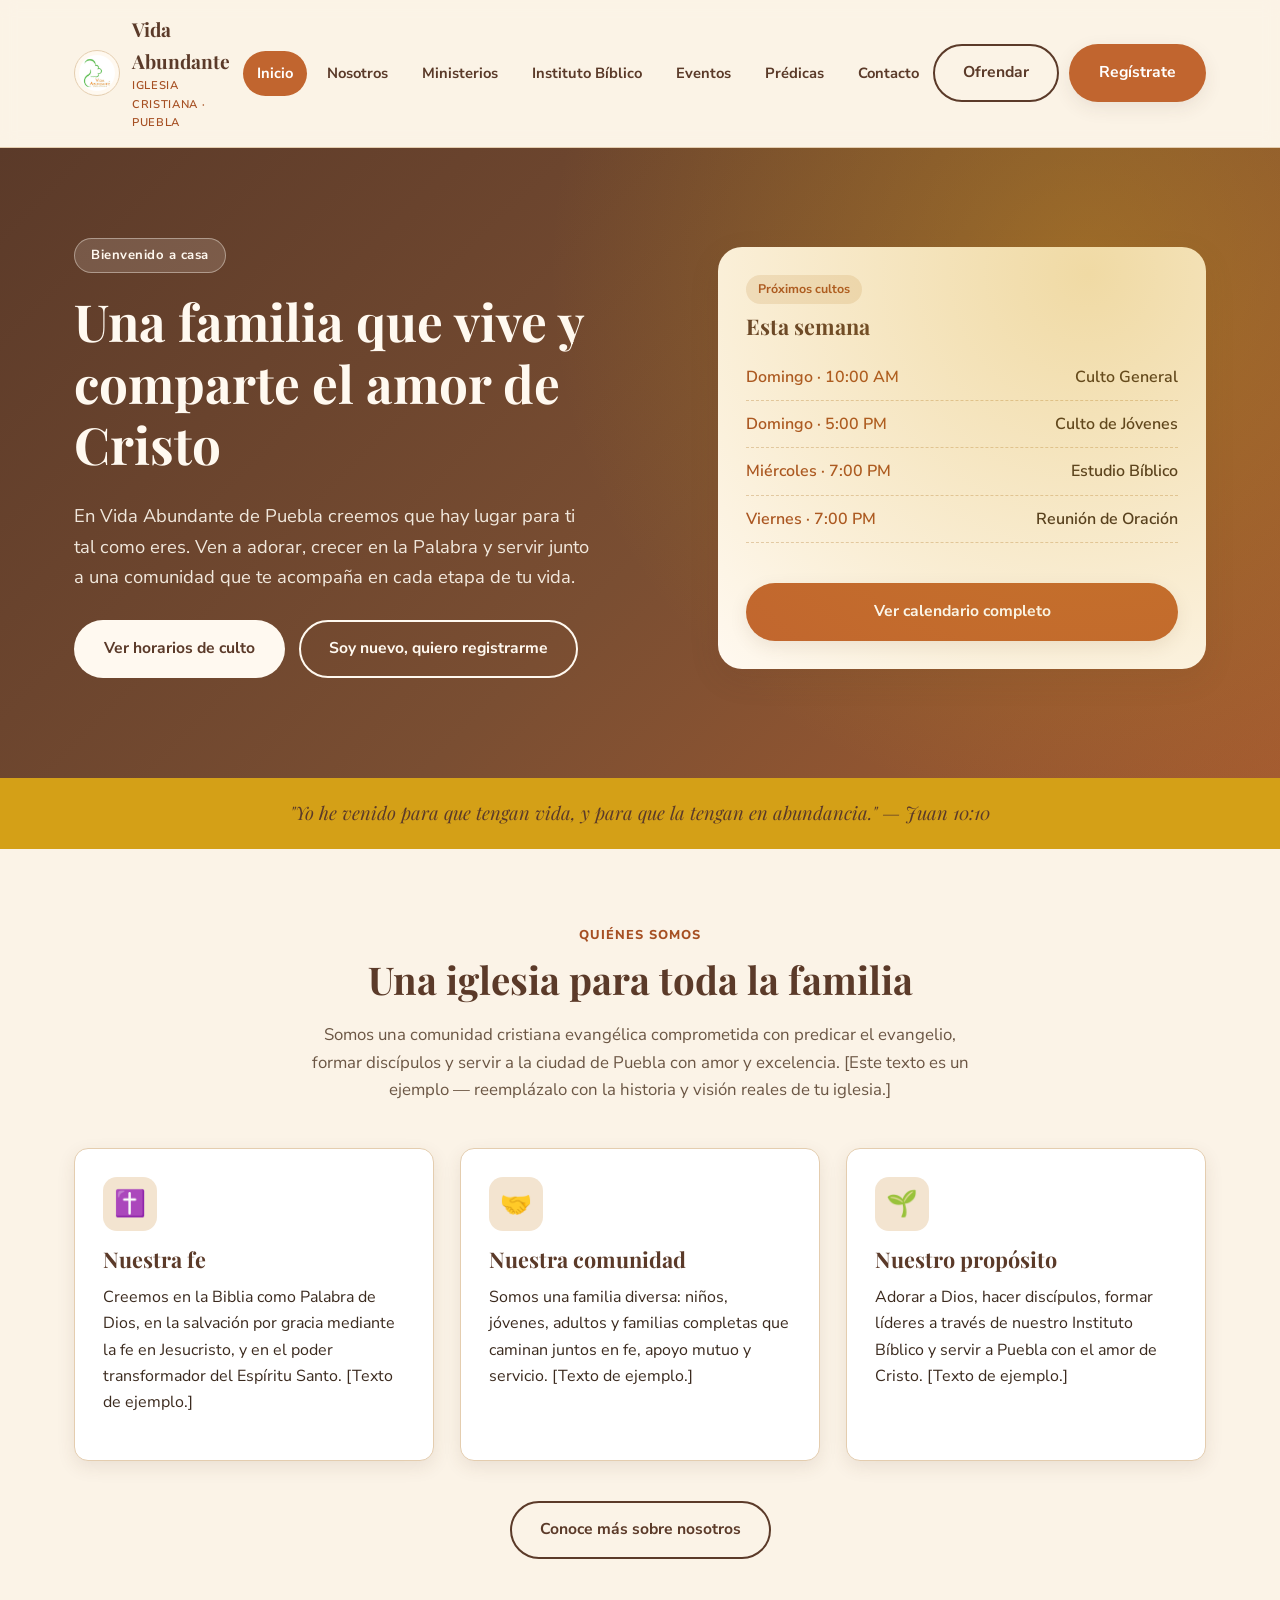
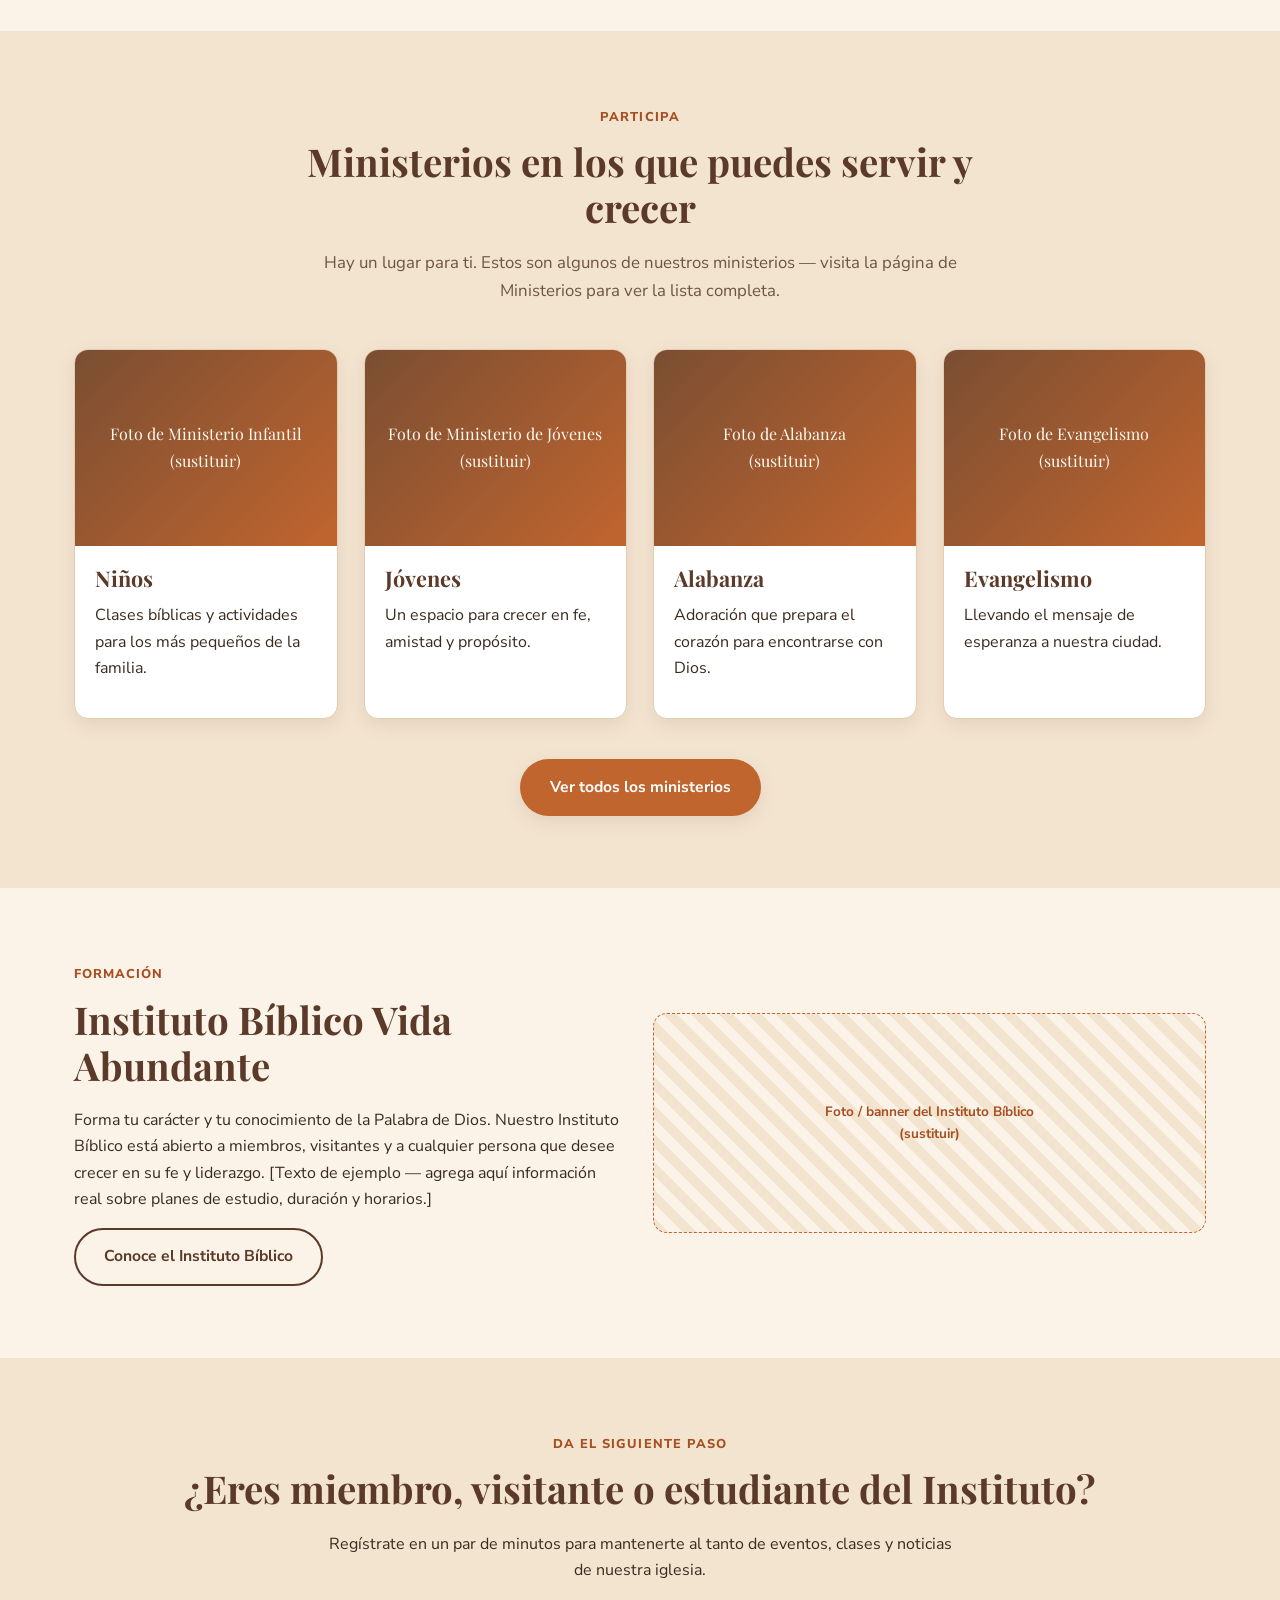
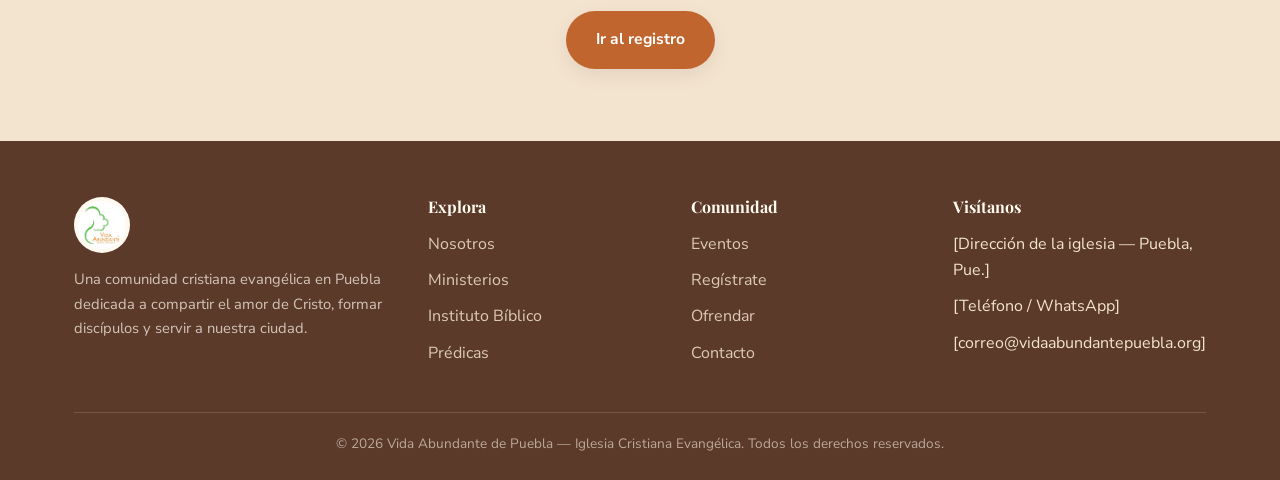
==== index.html @ 12ebdc77 "Add files via upload" ====
<!DOCTYPE html>
<html lang="es">
<head>
<meta charset="UTF-8">
<meta name="viewport" content="width=device-width, initial-scale=1.0">
<title>Vida Abundante de Puebla | Iglesia Cristiana Evangélica</title>
<meta name="description" content="Vida Abundante de Puebla es una iglesia cristiana evangélica que te invita a conocer el amor de Dios. Cultos, ministerios, Instituto Bíblico y más.">
<link rel="icon" href="assets/img/favicon.png">
<link rel="preconnect" href="https://fonts.googleapis.com">
<link rel="preconnect" href="https://fonts.gstatic.com" crossorigin>
<link href="https://fonts.googleapis.com/css2?family=Playfair+Display:wght@600;700&family=Nunito+Sans:wght@400;600;700;800&display=swap" rel="stylesheet">
<link rel="stylesheet" href="assets/css/style.css">
</head>
<body>

<header class="site-header">
  <div class="container">
    <nav class="nav">
      <a href="index.html" class="nav-brand">
        <img src="assets/img/logo.png" alt="Logo Vida Abundante de Puebla">
        <span>Vida Abundante<br><small>Iglesia Cristiana · Puebla</small></span>
      </a>
      <button class="nav-toggle" aria-label="Abrir menú"><span></span><span></span><span></span></button>
      <ul class="nav-links">
        <li><a href="index.html">Inicio</a></li>
        <li><a href="nosotros.html">Nosotros</a></li>
        <li><a href="ministerios.html">Ministerios</a></li>
        <li><a href="instituto-biblico.html">Instituto Bíblico</a></li>
        <li><a href="eventos.html">Eventos</a></li>
        <li><a href="sermones.html">Prédicas</a></li>
        <li><a href="contacto.html">Contacto</a></li>
        <li class="nav-links-extra"><a href="donaciones.html">Ofrendar</a></li>
        <li class="nav-links-extra"><a href="registro.html">Regístrate</a></li>
      </ul>
      <div class="nav-cta">
        <a href="donaciones.html" class="btn btn--outline"><span>Ofrendar</span></a>
        <a href="registro.html" class="btn btn--primary"><span>Regístrate</span></a>
      </div>
    </nav>
  </div>
</header>

<section class="hero">
  <div class="container hero-grid">
    <div>
      <span class="hero-eyebrow">Bienvenido a casa</span>
      <h1>Una familia que vive y comparte el amor de Cristo</h1>
      <p class="lead">En Vida Abundante de Puebla creemos que hay lugar para ti tal como eres. Ven a adorar, crecer en la Palabra y servir junto a una comunidad que te acompaña en cada etapa de tu vida.</p>
      <div class="hero-actions">
        <a href="#horarios" class="btn btn--light"><span>Ver horarios de culto</span></a>
        <a href="registro.html" class="btn btn--outline" style="border-color:#FFF9F0;color:#FFF9F0;"><span>Soy nuevo, quiero registrarme</span></a>
      </div>
    </div>
    <div class="hero-card" id="horarios">
      <span class="badge">Próximos cultos</span>
      <h3>Esta semana</h3>
      <div class="hero-schedule-item"><span class="day">Domingo · 10:00 AM</span><span>Culto General</span></div>
      <div class="hero-schedule-item"><span class="day">Domingo · 5:00 PM</span><span>Culto de Jóvenes</span></div>
      <div class="hero-schedule-item"><span class="day">Miércoles · 7:00 PM</span><span>Estudio Bíblico</span></div>
      <div class="hero-schedule-item"><span class="day">Viernes · 7:00 PM</span><span>Reunión de Oración</span></div>
      <a href="eventos.html" class="btn btn--primary btn--block mt-lg"><span>Ver calendario completo</span></a>
    </div>
  </div>
</section>

<div class="verse-strip container-fluid">
  "Yo he venido para que tengan vida, y para que la tengan en abundancia." — Juan 10:10
</div>

<section class="section">
  <div class="container">
    <div class="section-header">
      <span class="section-eyebrow">Quiénes somos</span>
      <h2>Una iglesia para toda la familia</h2>
      <p>Somos una comunidad cristiana evangélica comprometida con predicar el evangelio, formar discípulos y servir a la ciudad de Puebla con amor y excelencia. [Este texto es un ejemplo — reemplázalo con la historia y visión reales de tu iglesia.]</p>
    </div>
    <div class="grid grid--3">
      <div class="card">
        <div class="card-icon">✝️</div>
        <h3>Nuestra fe</h3>
        <p>Creemos en la Biblia como Palabra de Dios, en la salvación por gracia mediante la fe en Jesucristo, y en el poder transformador del Espíritu Santo. [Texto de ejemplo.]</p>
      </div>
      <div class="card">
        <div class="card-icon">🤝</div>
        <h3>Nuestra comunidad</h3>
        <p>Somos una familia diversa: niños, jóvenes, adultos y familias completas que caminan juntos en fe, apoyo mutuo y servicio. [Texto de ejemplo.]</p>
      </div>
      <div class="card">
        <div class="card-icon">🌱</div>
        <h3>Nuestro propósito</h3>
        <p>Adorar a Dios, hacer discípulos, formar líderes a través de nuestro Instituto Bíblico y servir a Puebla con el amor de Cristo. [Texto de ejemplo.]</p>
      </div>
    </div>
    <div class="text-center mt-lg">
      <a href="nosotros.html" class="btn btn--outline"><span>Conoce más sobre nosotros</span></a>
    </div>
  </div>
</section>

<section class="section section--alt">
  <div class="container">
    <div class="section-header">
      <span class="section-eyebrow">Participa</span>
      <h2>Ministerios en los que puedes servir y crecer</h2>
      <p>Hay un lugar para ti. Estos son algunos de nuestros ministerios — visita la página de Ministerios para ver la lista completa.</p>
    </div>
    <div class="grid grid--4">
      <div class="card--photo card">
        <div class="card-photo">Foto de Ministerio Infantil<br>(sustituir)</div>
        <div class="card-body"><h3>Niños</h3><p>Clases bíblicas y actividades para los más pequeños de la familia.</p></div>
      </div>
      <div class="card--photo card">
        <div class="card-photo">Foto de Ministerio de Jóvenes<br>(sustituir)</div>
        <div class="card-body"><h3>Jóvenes</h3><p>Un espacio para crecer en fe, amistad y propósito.</p></div>
      </div>
      <div class="card--photo card">
        <div class="card-photo">Foto de Alabanza<br>(sustituir)</div>
        <div class="card-body"><h3>Alabanza</h3><p>Adoración que prepara el corazón para encontrarse con Dios.</p></div>
      </div>
      <div class="card--photo card">
        <div class="card-photo">Foto de Evangelismo<br>(sustituir)</div>
        <div class="card-body"><h3>Evangelismo</h3><p>Llevando el mensaje de esperanza a nuestra ciudad.</p></div>
      </div>
    </div>
    <div class="text-center mt-lg">
      <a href="ministerios.html" class="btn btn--primary"><span>Ver todos los ministerios</span></a>
    </div>
  </div>
</section>

<section class="section">
  <div class="container">
    <div class="grid grid--2" style="align-items:center;">
      <div>
        <span class="section-eyebrow">Formación</span>
        <h2>Instituto Bíblico Vida Abundante</h2>
        <p>Forma tu carácter y tu conocimiento de la Palabra de Dios. Nuestro Instituto Bíblico está abierto a miembros, visitantes y a cualquier persona que desee crecer en su fe y liderazgo. [Texto de ejemplo — agrega aquí información real sobre planes de estudio, duración y horarios.]</p>
        <a href="instituto-biblico.html" class="btn btn--outline"><span>Conoce el Instituto Bíblico</span></a>
      </div>
      <div class="placeholder-photo">Foto / banner del Instituto Bíblico<br>(sustituir)</div>
    </div>
  </div>
</section>

<section class="section section--alt">
  <div class="container text-center">
    <span class="section-eyebrow">Da el siguiente paso</span>
    <h2>¿Eres miembro, visitante o estudiante del Instituto?</h2>
    <p style="max-width:640px;margin:0 auto 28px auto;">Regístrate en un par de minutos para mantenerte al tanto de eventos, clases y noticias de nuestra iglesia.</p>
    <a href="registro.html" class="btn btn--primary"><span>Ir al registro</span></a>
  </div>
</section>

<footer class="site-footer">
  <div class="container">
    <div class="footer-grid">
      <div class="footer-brand">
        <img src="assets/img/logo.png" alt="Logo Vida Abundante" style="height:56px;margin-bottom:14px;border-radius:50%;background:#FFF9F0;padding:4px;">
        <p>Una comunidad cristiana evangélica en Puebla dedicada a compartir el amor de Cristo, formar discípulos y servir a nuestra ciudad.</p>
      </div>
      <div>
        <h4>Explora</h4>
        <ul>
          <li><a href="nosotros.html">Nosotros</a></li>
          <li><a href="ministerios.html">Ministerios</a></li>
          <li><a href="instituto-biblico.html">Instituto Bíblico</a></li>
          <li><a href="sermones.html">Prédicas</a></li>
        </ul>
      </div>
      <div>
        <h4>Comunidad</h4>
        <ul>
          <li><a href="eventos.html">Eventos</a></li>
          <li><a href="registro.html">Regístrate</a></li>
          <li><a href="donaciones.html">Ofrendar</a></li>
          <li><a href="contacto.html">Contacto</a></li>
        </ul>
      </div>
      <div>
        <h4>Visítanos</h4>
        <ul>
          <li>[Dirección de la iglesia — Puebla, Pue.]</li>
          <li>[Teléfono / WhatsApp]</li>
          <li>[correo@vidaabundantepuebla.org]</li>
        </ul>
      </div>
    </div>
    <div class="footer-bottom">
      &copy; <span data-current-year></span> Vida Abundante de Puebla — Iglesia Cristiana Evangélica. Todos los derechos reservados.
    </div>
  </div>
</footer>

<script src="assets/js/main.js"></script>
</body>
</html>
---- assets/css/style.css ----
/* =========================================================
   Vida Abundante de Puebla — Hoja de estilos principal
   Estilo: cálido y cercano (tonos tierra / madera)
   ========================================================= */

:root {
  /* Paleta cálida */
  --color-bg: #FBF3E7;
  --color-bg-alt: #F3E4D0;
  --color-wood-dark: #5B3A29;
  --color-wood: #7A4E32;
  --color-terracotta: #C1652F;
  --color-terracotta-dark: #A64F22;
  --color-gold: #D4A017;
  --color-cream: #FFF9F0;
  --color-text: #3B2A1E;
  --color-text-soft: #6B5644;
  --color-white: #FFFFFF;
  --color-border: #E4CDAF;
  --color-success-bg: #EAF4E6;
  --color-success-text: #33632E;
  --color-error-bg: #FBE7E4;
  --color-error-text: #A6392A;

  --font-heading: 'Playfair Display', Georgia, serif;
  --font-body: 'Nunito Sans', -apple-system, BlinkMacSystemFont, 'Segoe UI', sans-serif;

  --radius-md: 14px;
  --radius-lg: 24px;
  --shadow-soft: 0 10px 30px rgba(91, 58, 41, 0.12);
  --shadow-card: 0 6px 18px rgba(91, 58, 41, 0.10);
  --max-width: 1180px;
}

* { box-sizing: border-box; }

html { scroll-behavior: smooth; }

body {
  margin: 0;
  font-family: var(--font-body);
  background: var(--color-bg);
  color: var(--color-text);
  line-height: 1.65;
  -webkit-font-smoothing: antialiased;
}

img { max-width: 100%; display: block; }

a { color: inherit; text-decoration: none; }

h1, h2, h3, h4 {
  font-family: var(--font-heading);
  color: var(--color-wood-dark);
  line-height: 1.2;
  margin: 0 0 0.5em 0;
}

h1 { font-size: clamp(2.1rem, 4vw, 3.2rem); }
h2 { font-size: clamp(1.7rem, 3vw, 2.4rem); }
h3 { font-size: 1.35rem; }

p { margin: 0 0 1em 0; }

.container {
  max-width: var(--max-width);
  margin: 0 auto;
  padding: 0 24px;
}

.section {
  padding: 72px 0;
}

.section--alt {
  background: var(--color-bg-alt);
}

.section-eyebrow {
  display: inline-block;
  color: var(--color-terracotta-dark);
  font-weight: 800;
  letter-spacing: 0.08em;
  text-transform: uppercase;
  font-size: 0.8rem;
  margin-bottom: 10px;
}

.section-header {
  max-width: 680px;
  margin: 0 auto 44px auto;
  text-align: center;
}

.section-header p {
  color: var(--color-text-soft);
  font-size: 1.05rem;
}

/* ---------- Botones ---------- */
.btn {
  display: inline-flex;
  align-items: center;
  justify-content: center;
  gap: 8px;
  padding: 14px 28px;
  border-radius: 999px;
  font-weight: 700;
  font-size: 0.98rem;
  border: 2px solid transparent;
  cursor: pointer;
  transition: transform 0.15s ease, box-shadow 0.15s ease, background 0.15s ease, color 0.15s ease;
}

.btn:hover { transform: translateY(-2px); }

.btn--primary {
  background: var(--color-terracotta);
  color: var(--color-white);
  box-shadow: var(--shadow-card);
}
.btn--primary:hover { background: var(--color-terracotta-dark); }

.btn--outline {
  background: transparent;
  border-color: var(--color-wood-dark);
  color: var(--color-wood-dark);
}
.btn--outline:hover { background: var(--color-wood-dark); color: var(--color-white); }

.btn--light {
  background: var(--color-cream);
  color: var(--color-wood-dark);
}
.btn--light:hover { background: var(--color-white); }

.btn--block { width: 100%; }

/* ---------- Header / Navegación ---------- */
.site-header {
  position: sticky;
  top: 0;
  z-index: 100;
  background: rgba(251, 243, 231, 0.92);
  backdrop-filter: blur(8px);
  border-bottom: 1px solid var(--color-border);
}

.nav {
  display: flex;
  align-items: center;
  justify-content: space-between;
  padding: 14px 0;
}

.nav-brand {
  display: flex;
  align-items: center;
  gap: 12px;
  font-family: var(--font-heading);
  font-weight: 700;
  font-size: 1.2rem;
  color: var(--color-wood-dark);
}

.nav-brand img {
  height: 46px;
  width: 46px;
  object-fit: contain;
  border-radius: 50%;
  background: var(--color-cream);
  padding: 4px;
  border: 1px solid var(--color-border);
}

.nav-brand small {
  display: block;
  font-family: var(--font-body);
  font-weight: 600;
  font-size: 0.7rem;
  letter-spacing: 0.06em;
  text-transform: uppercase;
  color: var(--color-terracotta-dark);
}

.nav-links {
  display: flex;
  align-items: center;
  gap: 6px;
  list-style: none;
  margin: 0;
  padding: 0;
}

.nav-links a {
  display: block;
  padding: 10px 14px;
  border-radius: 999px;
  font-weight: 700;
  font-size: 0.92rem;
  color: var(--color-wood-dark);
  white-space: nowrap;
}

.nav-links a:hover,
.nav-links a.active {
  background: var(--color-terracotta);
  color: var(--color-white);
}

.nav-cta {
  display: flex;
  align-items: center;
  gap: 10px;
}

.nav-toggle {
  display: none;
  background: none;
  border: 2px solid var(--color-wood-dark);
  border-radius: 10px;
  padding: 8px 10px;
  cursor: pointer;
}
.nav-toggle span {
  display: block;
  width: 22px;
  height: 2px;
  background: var(--color-wood-dark);
  margin: 4px 0;
}

/* Duplicados de Ofrendar/Regístrate dentro del menú móvil desplegable;
   ocultos en escritorio porque ya existen como botones en .nav-cta */
.nav-links-extra { display: none; }

/* ---------- Hero ---------- */
.hero {
  position: relative;
  overflow: hidden;
  background: linear-gradient(135deg, var(--color-wood-dark) 0%, var(--color-wood) 55%, var(--color-terracotta) 130%);
  color: var(--color-cream);
  padding: 90px 0 100px 0;
}

.hero::after {
  content: "";
  position: absolute;
  inset: 0;
  background-image: radial-gradient(circle at 85% 20%, rgba(212, 160, 23, 0.35), transparent 45%);
  pointer-events: none;
}

.hero-grid {
  position: relative;
  display: grid;
  grid-template-columns: 1.1fr 0.9fr;
  gap: 48px;
  align-items: center;
}

.hero-eyebrow {
  display: inline-block;
  background: rgba(255, 249, 240, 0.15);
  border: 1px solid rgba(255, 249, 240, 0.4);
  padding: 6px 16px;
  border-radius: 999px;
  font-size: 0.82rem;
  font-weight: 700;
  letter-spacing: 0.04em;
  margin-bottom: 18px;
}

.hero h1 { color: var(--color-cream); }

.hero p.lead {
  font-size: 1.15rem;
  color: rgba(255, 249, 240, 0.9);
  max-width: 520px;
}

.hero-actions {
  display: flex;
  flex-wrap: wrap;
  gap: 14px;
  margin-top: 28px;
}

.hero-card {
  background: var(--color-cream);
  color: var(--color-text);
  border-radius: var(--radius-lg);
  padding: 28px;
  box-shadow: var(--shadow-soft);
}

.hero-card h3 {
  margin-bottom: 14px;
}

.hero-schedule-item {
  display: flex;
  justify-content: space-between;
  gap: 10px;
  padding: 10px 0;
  border-bottom: 1px dashed var(--color-border);
  font-weight: 600;
}
.hero-schedule-item:last-child { border-bottom: none; }
.hero-schedule-item span.day { color: var(--color-terracotta-dark); }

/* ---------- Tarjetas / Grid ---------- */
.grid {
  display: grid;
  gap: 26px;
}
.grid--2 { grid-template-columns: repeat(2, 1fr); }
.grid--3 { grid-template-columns: repeat(3, 1fr); }
.grid--4 { grid-template-columns: repeat(4, 1fr); }

.card {
  background: var(--color-white);
  border-radius: var(--radius-md);
  padding: 28px;
  box-shadow: var(--shadow-card);
  border: 1px solid var(--color-border);
  height: 100%;
}

.card-icon {
  width: 54px;
  height: 54px;
  border-radius: 14px;
  background: var(--color-bg-alt);
  display: flex;
  align-items: center;
  justify-content: center;
  font-size: 1.6rem;
  margin-bottom: 16px;
}

.card--photo {
  padding: 0;
  overflow: hidden;
}
.card--photo .card-photo {
  width: 100%;
  aspect-ratio: 4/3;
  background: linear-gradient(135deg, var(--color-wood), var(--color-terracotta));
  display: flex;
  align-items: center;
  justify-content: center;
  color: var(--color-cream);
  font-family: var(--font-heading);
  font-size: 1rem;
  text-align: center;
  padding: 12px;
}
.card--photo .card-body { padding: 20px; }

.badge {
  display: inline-block;
  background: var(--color-bg-alt);
  color: var(--color-terracotta-dark);
  font-weight: 700;
  font-size: 0.78rem;
  padding: 4px 12px;
  border-radius: 999px;
  margin-bottom: 10px;
}

/* ---------- Franja de versículo ---------- */
.verse-strip {
  background: var(--color-gold);
  color: var(--color-wood-dark);
  text-align: center;
  padding: 20px 0;
  font-family: var(--font-heading);
  font-style: italic;
  font-size: 1.15rem;
}

/* ---------- Formularios ---------- */
.form-panel {
  background: var(--color-white);
  border-radius: var(--radius-lg);
  padding: 36px;
  box-shadow: var(--shadow-soft);
  border: 1px solid var(--color-border);
}

.form-row { margin-bottom: 18px; }

.form-row label {
  display: block;
  font-weight: 700;
  margin-bottom: 6px;
  color: var(--color-wood-dark);
  font-size: 0.94rem;
}

.form-row .hint {
  font-size: 0.8rem;
  color: var(--color-text-soft);
  margin-top: 4px;
}

.form-row input,
.form-row select,
.form-row textarea {
  width: 100%;
  padding: 12px 14px;
  border-radius: 10px;
  border: 1.5px solid var(--color-border);
  background: var(--color-bg);
  font-family: var(--font-body);
  font-size: 0.98rem;
  color: var(--color-text);
}

.form-row input:focus,
.form-row select:focus,
.form-row textarea:focus {
  outline: none;
  border-color: var(--color-terracotta);
  background: var(--color-white);
}

.form-row.invalid input,
.form-row.invalid select {
  border-color: var(--color-error-text);
  background: var(--color-error-bg);
}

.form-error-msg {
  display: none;
  color: var(--color-error-text);
  font-size: 0.82rem;
  margin-top: 5px;
  font-weight: 700;
}
.form-row.invalid .form-error-msg { display: block; }

.form-grid-2 {
  display: grid;
  grid-template-columns: 1fr 1fr;
  gap: 0 18px;
}

.tabs {
  display: flex;
  gap: 8px;
  margin-bottom: 28px;
  flex-wrap: wrap;
}

.tab-btn {
  flex: 1;
  min-width: 150px;
  padding: 14px 18px;
  border-radius: 12px;
  border: 2px solid var(--color-border);
  background: var(--color-cream);
  font-weight: 800;
  cursor: pointer;
  color: var(--color-text-soft);
  transition: all 0.15s ease;
  text-align: center;
}

.tab-btn.active {
  background: var(--color-terracotta);
  border-color: var(--color-terracotta);
  color: var(--color-white);
}

.tab-panel { display: none; }
.tab-panel.active { display: block; }

.reg-mode-toggle {
  display: flex;
  gap: 10px;
  margin-bottom: 24px;
  background: var(--color-bg-alt);
  padding: 6px;
  border-radius: 999px;
}
.reg-mode-btn {
  flex: 1;
  border: none;
  background: transparent;
  padding: 10px 14px;
  border-radius: 999px;
  font-weight: 700;
  cursor: pointer;
  color: var(--color-wood-dark);
}
.reg-mode-btn.active {
  background: var(--color-white);
  box-shadow: var(--shadow-card);
}

.alert {
  padding: 16px 18px;
  border-radius: 12px;
  font-weight: 700;
  margin-bottom: 20px;
  display: none;
}
.alert.show { display: block; }
.alert--success { background: var(--color-success-bg); color: var(--color-success-text); }
.alert--error { background: var(--color-error-bg); color: var(--color-error-text); }

.setup-note {
  background: var(--color-bg-alt);
  border: 1.5px dashed var(--color-terracotta);
  border-radius: var(--radius-md);
  padding: 18px 22px;
  font-size: 0.9rem;
  color: var(--color-text-soft);
  margin-top: 20px;
}
.setup-note strong { color: var(--color-terracotta-dark); }

/* ---------- Timeline / horarios ---------- */
.schedule-table {
  width: 100%;
  border-collapse: collapse;
  background: var(--color-white);
  border-radius: var(--radius-md);
  overflow: hidden;
  box-shadow: var(--shadow-card);
}
.schedule-table th, .schedule-table td {
  padding: 16px 20px;
  text-align: left;
  border-bottom: 1px solid var(--color-border);
}
.schedule-table th {
  background: var(--color-wood-dark);
  color: var(--color-cream);
  font-family: var(--font-heading);
  font-weight: 600;
}
.schedule-table tr:last-child td { border-bottom: none; }

/* ---------- Footer ---------- */
.site-footer {
  background: var(--color-wood-dark);
  color: var(--color-bg-alt);
  padding: 56px 0 24px 0;
}

.footer-grid {
  display: grid;
  grid-template-columns: 1.4fr 1fr 1fr 1fr;
  gap: 32px;
  margin-bottom: 36px;
}

.footer-grid h4 {
  color: var(--color-cream);
  font-size: 1rem;
  margin-bottom: 14px;
}

.footer-grid ul { list-style: none; margin: 0; padding: 0; }
.footer-grid li { margin-bottom: 10px; }
.footer-grid a { color: var(--color-bg-alt); opacity: 0.85; }
.footer-grid a:hover { opacity: 1; text-decoration: underline; }

.footer-brand p { color: rgba(251, 243, 231, 0.75); font-size: 0.92rem; }

.footer-bottom {
  border-top: 1px solid rgba(251, 243, 231, 0.15);
  padding-top: 20px;
  text-align: center;
  font-size: 0.85rem;
  color: rgba(251, 243, 231, 0.6);
}

/* ---------- Utilidades ---------- */
.text-center { text-align: center; }
.mt-lg { margin-top: 40px; }
.placeholder-photo {
  background: repeating-linear-gradient(45deg, var(--color-bg-alt), var(--color-bg-alt) 10px, var(--color-bg) 10px, var(--color-bg) 20px);
  border: 1.5px dashed var(--color-terracotta);
  border-radius: var(--radius-md);
  display: flex;
  align-items: center;
  justify-content: center;
  color: var(--color-terracotta-dark);
  font-weight: 700;
  font-size: 0.85rem;
  text-align: center;
  padding: 20px;
  min-height: 220px;
}

/* ---------- Responsive ---------- */
@media (max-width: 960px) {
  .hero-grid { grid-template-columns: 1fr; }
  .grid--3, .grid--4 { grid-template-columns: repeat(2, 1fr); }
  .footer-grid { grid-template-columns: 1fr 1fr; }
}

@media (max-width: 720px) {
  .nav-links {
    position: absolute;
    top: 100%;
    left: 0;
    right: 0;
    background: var(--color-cream);
    flex-direction: column;
    align-items: stretch;
    padding: 16px;
    border-bottom: 1px solid var(--color-border);
    display: none;
    gap: 4px;
  }
  .nav-links.open { display: flex; }
  .nav-links a { padding: 12px 16px; }
  .nav-links-extra { display: block; margin-top: 6px; }
  .nav-links-extra:first-of-type { border-top: 1px solid var(--color-border); padding-top: 10px; }
  .nav-links-extra a { text-align: center; font-weight: 800; }
  .nav-toggle { display: inline-flex; flex-direction: column; align-items: center; justify-content: center; }
  .nav-cta { display: none; }
  .nav-brand small { display: none; }
  .nav-brand span { display: flex; align-items: center; }
  .grid--2, .grid--3, .grid--4 { grid-template-columns: 1fr; }
  .form-grid-2 { grid-template-columns: 1fr; }
  .footer-grid { grid-template-columns: 1fr; }
  .section { padding: 52px 0; }
}
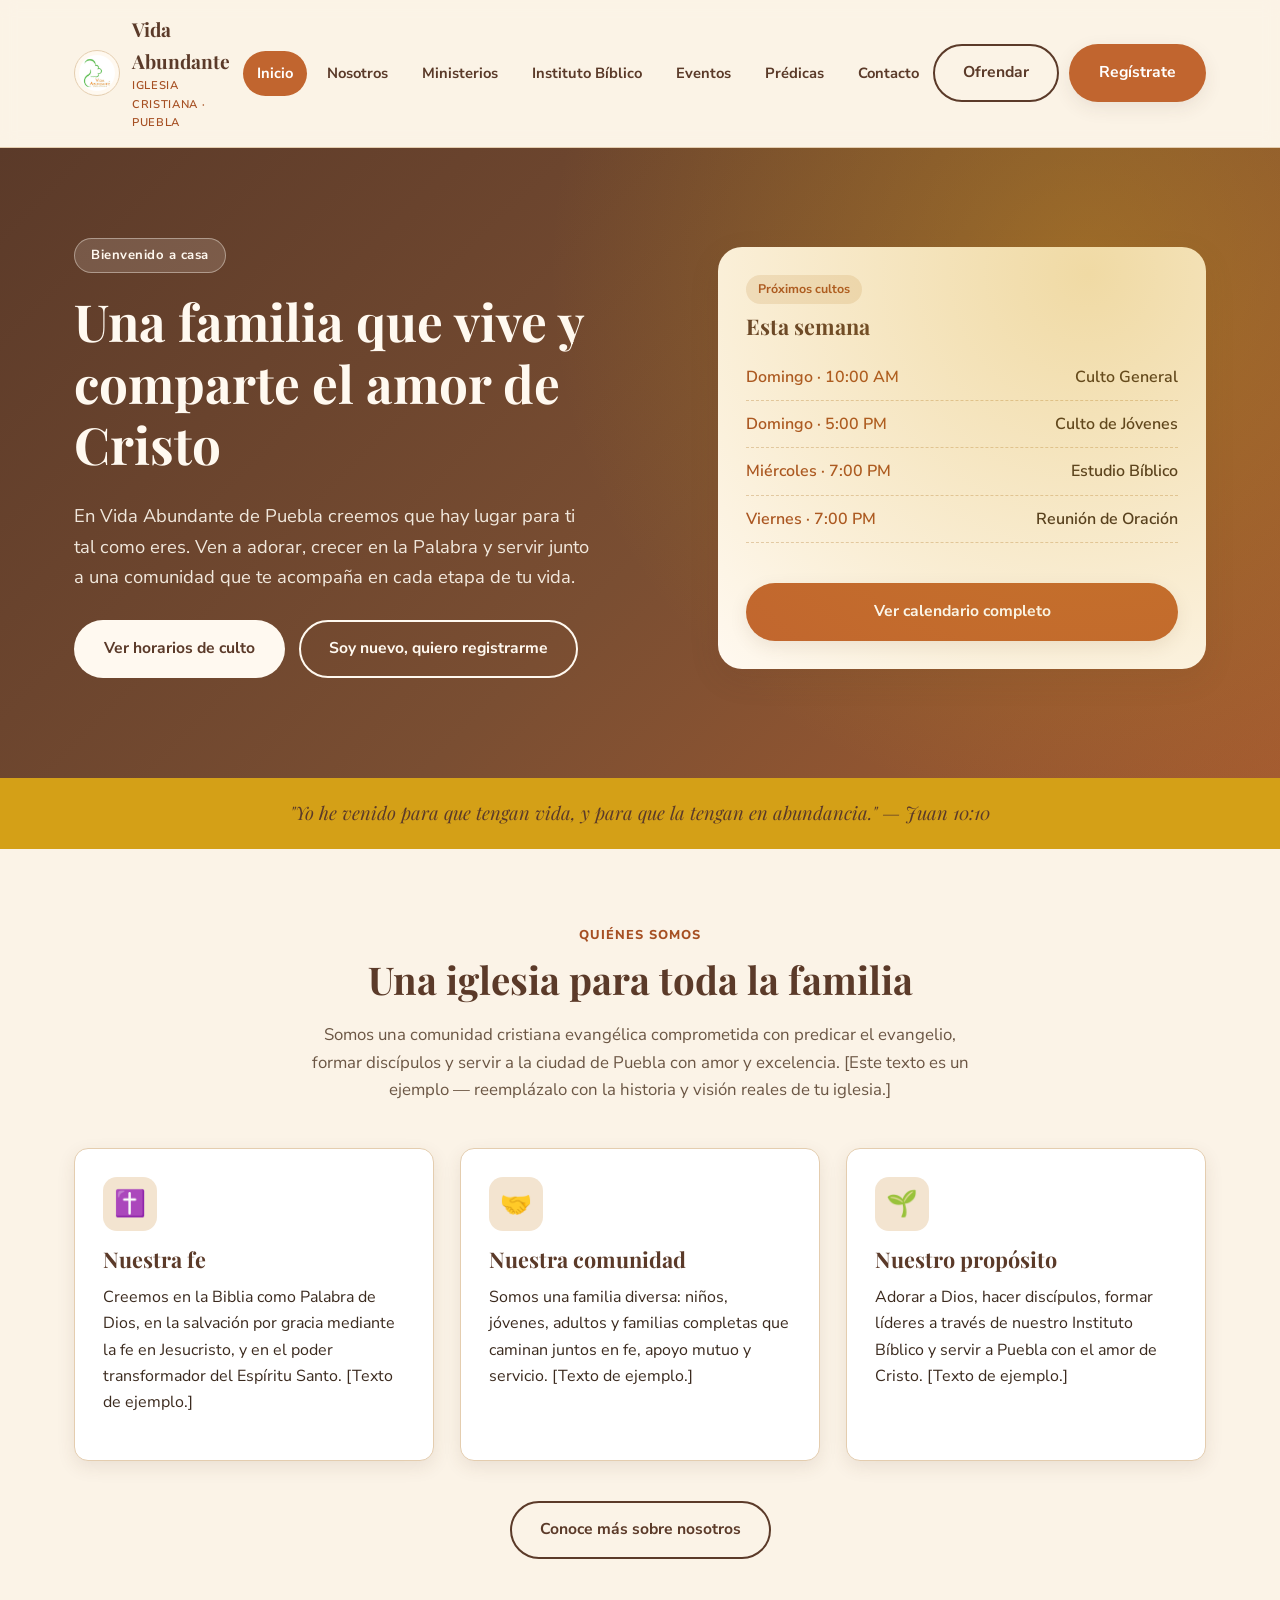
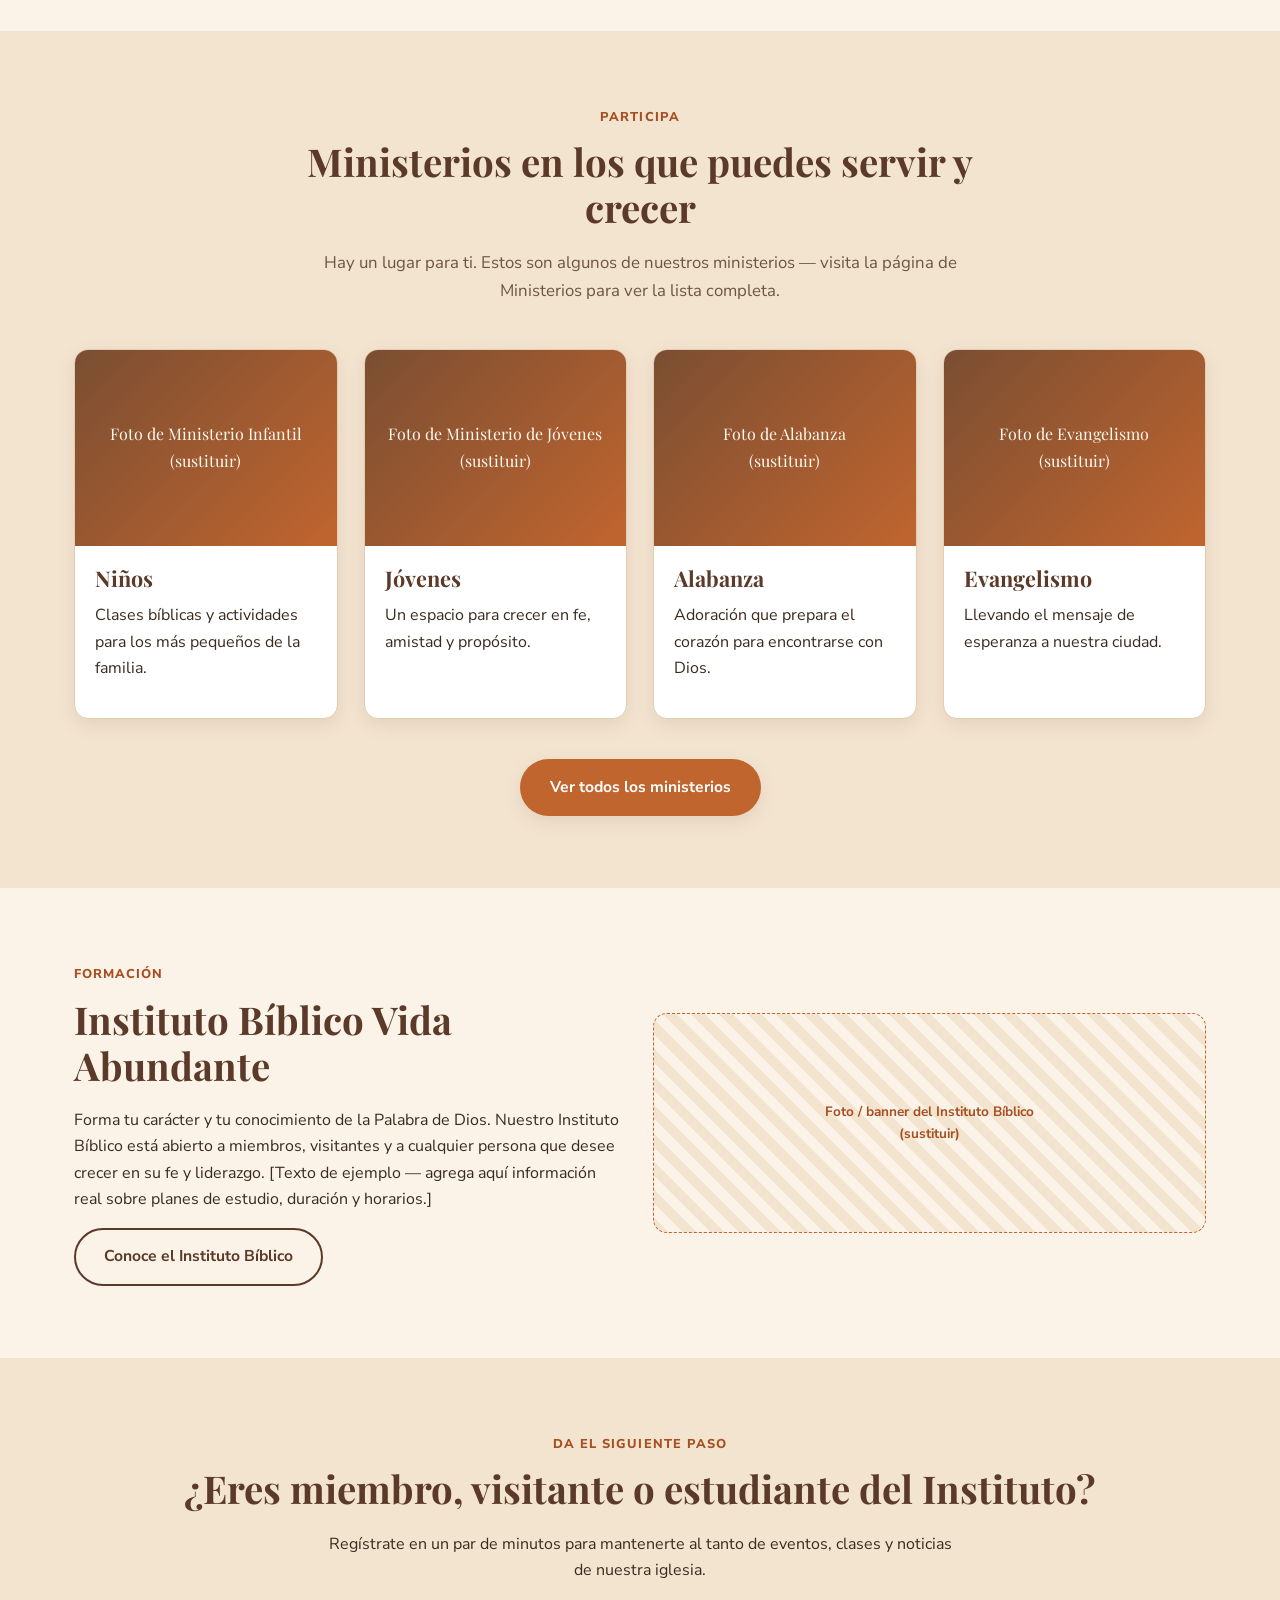
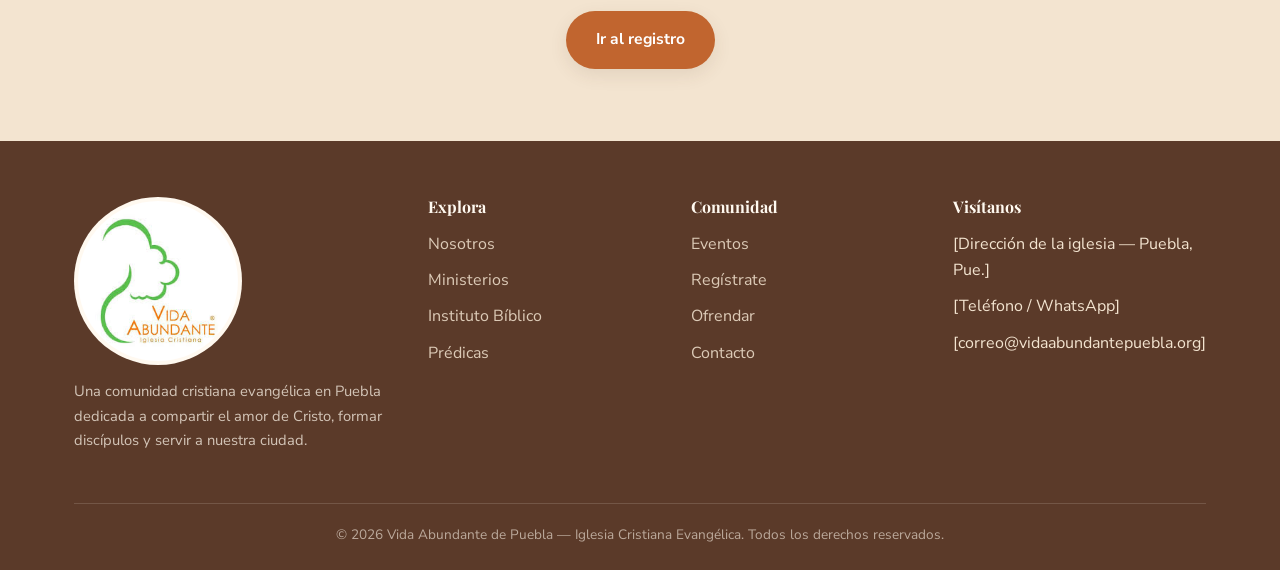
==== commit 8ec3bfa0: "Actualizar index.html: logo 3x, menu movil y validacion de formularios" ====
--- a/index.html
+++ b/index.html
@@ -155,7 +155,7 @@
   <div class="container">
     <div class="footer-grid">
       <div class="footer-brand">
-        <img src="assets/img/logo.png" alt="Logo Vida Abundante" style="height:56px;margin-bottom:14px;border-radius:50%;background:#FFF9F0;padding:4px;">
+        <img src="assets/img/logo.png" alt="Logo Vida Abundante" style="height:168px;margin-bottom:14px;border-radius:50%;background:#FFF9F0;padding:4px;">
         <p>Una comunidad cristiana evangélica en Puebla dedicada a compartir el amor de Cristo, formar discípulos y servir a nuestra ciudad.</p>
       </div>
       <div>
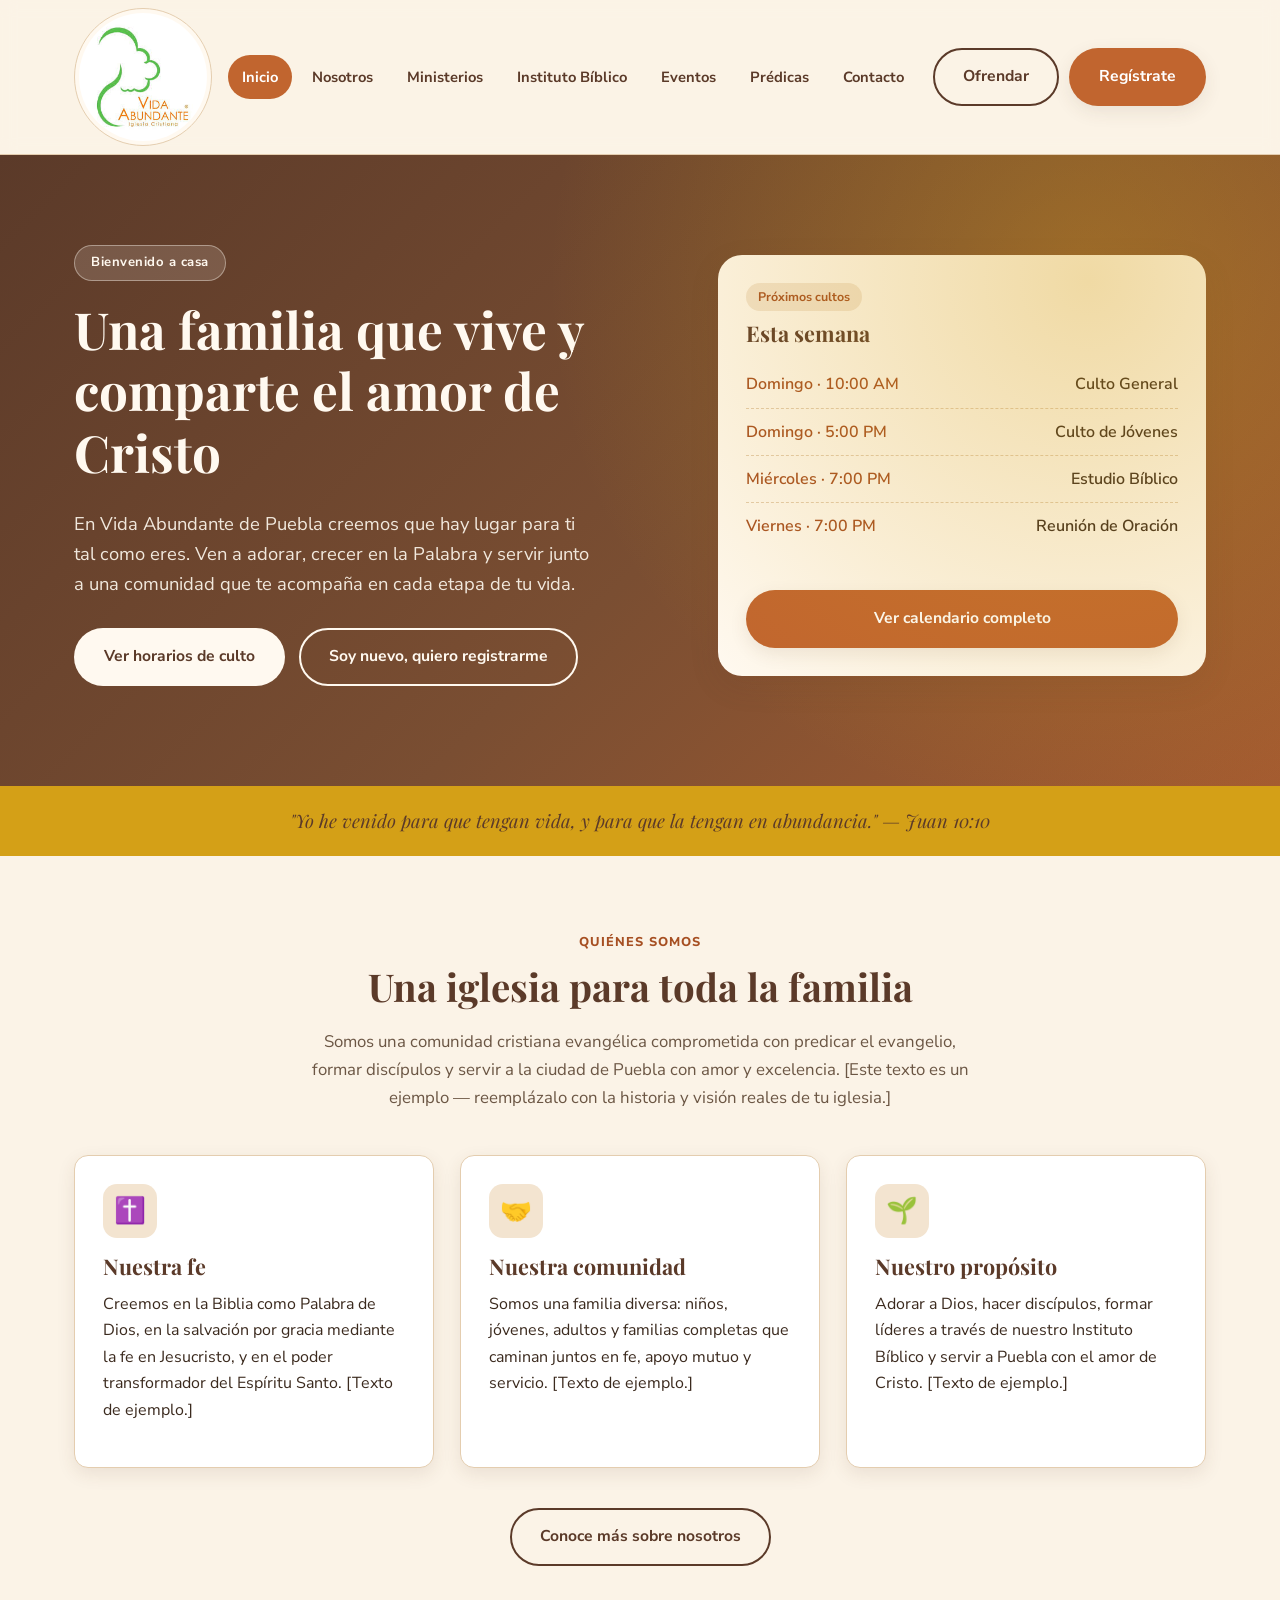
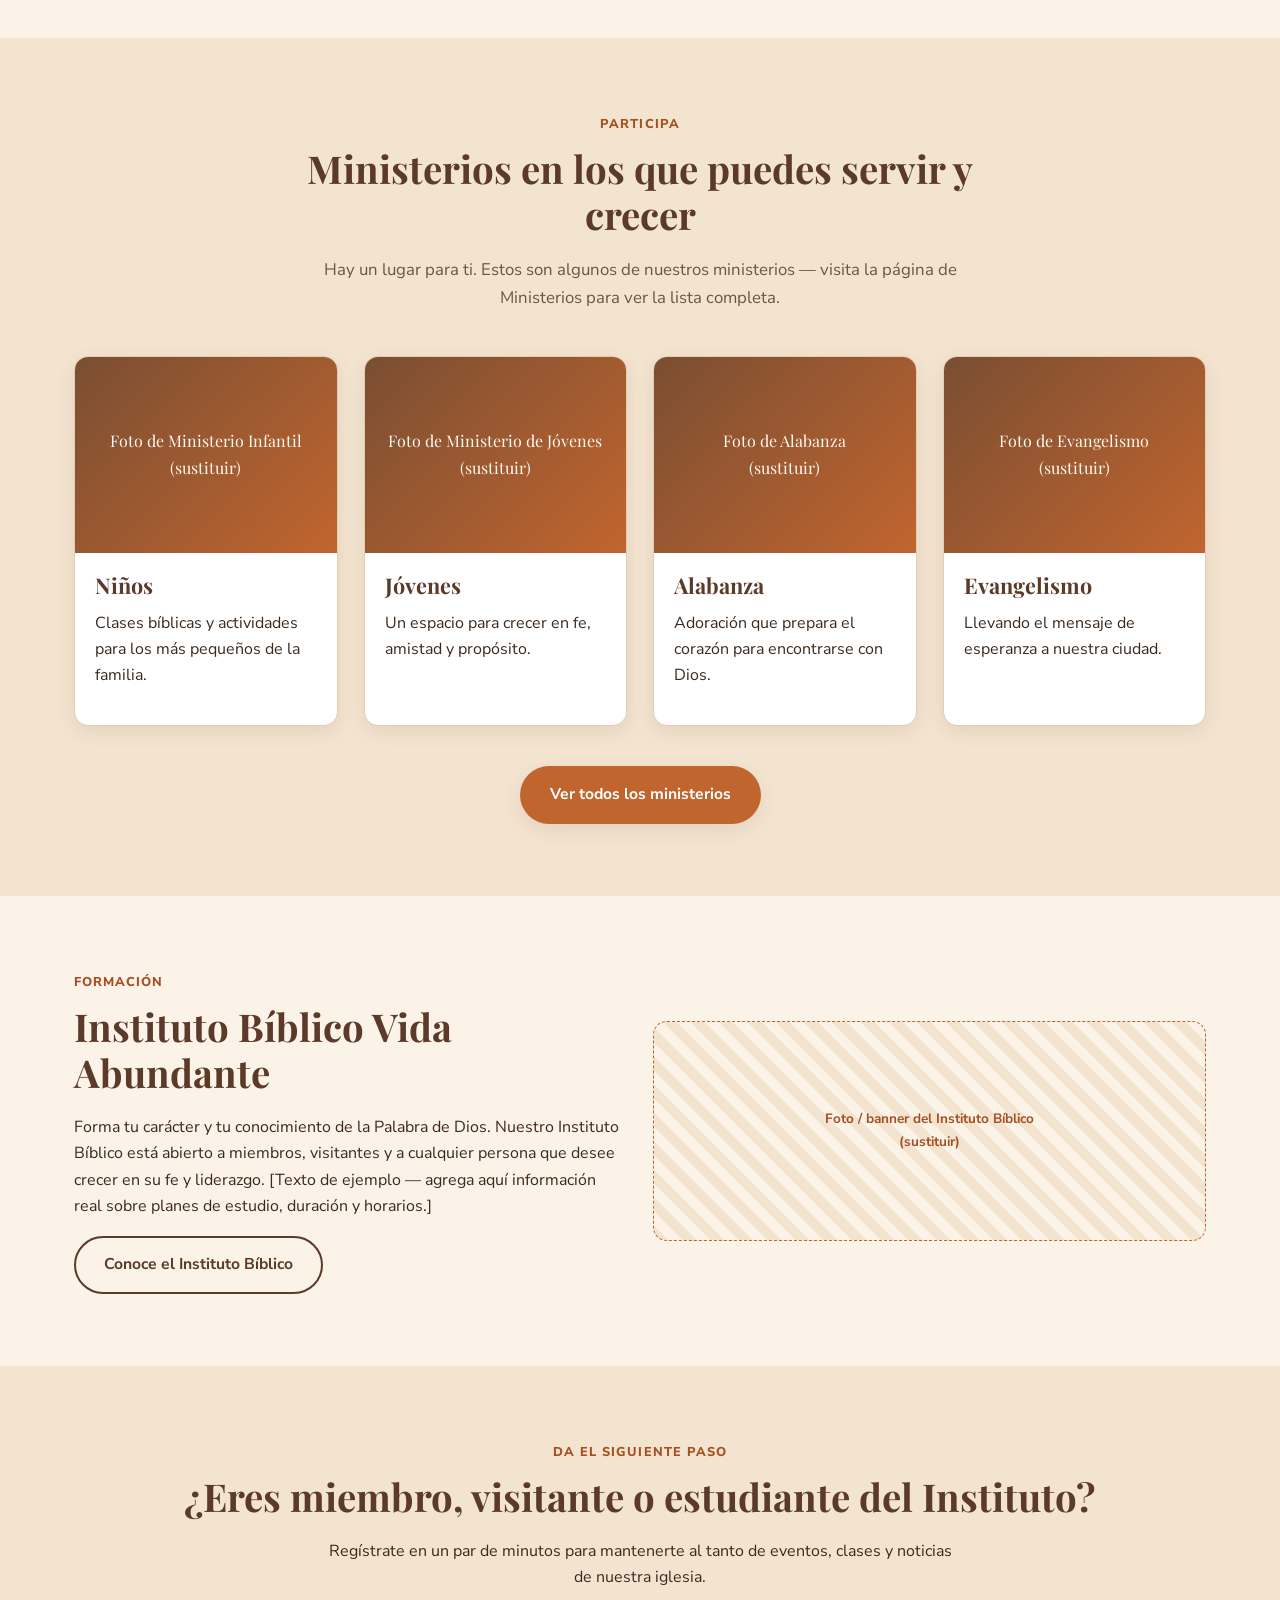
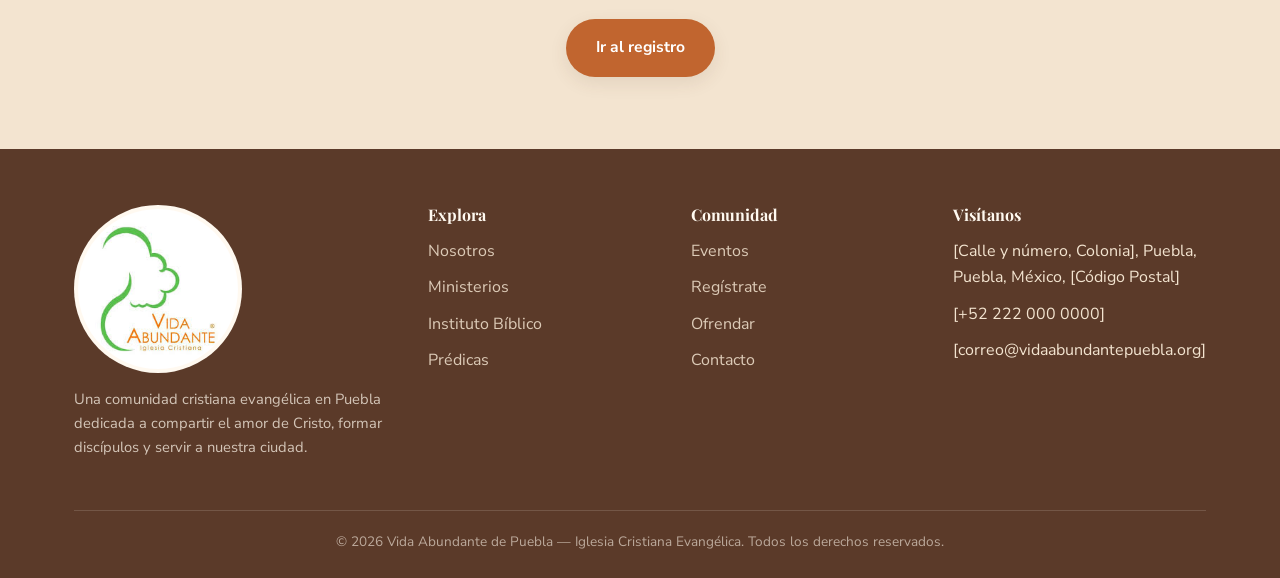
==== commit 96f32b54: "Agregar panel de administracion y sistema de contenido editable: index.html" ====
--- a/index.html
+++ b/index.html
@@ -43,9 +43,9 @@
 <section class="hero">
   <div class="container hero-grid">
     <div>
-      <span class="hero-eyebrow">Bienvenido a casa</span>
-      <h1>Una familia que vive y comparte el amor de Cristo</h1>
-      <p class="lead">En Vida Abundante de Puebla creemos que hay lugar para ti tal como eres. Ven a adorar, crecer en la Palabra y servir junto a una comunidad que te acompaña en cada etapa de tu vida.</p>
+      <span class="hero-eyebrow" data-field="hero.eyebrow">Bienvenido a casa</span>
+      <h1 data-field="hero.titulo">Una familia que vive y comparte el amor de Cristo</h1>
+      <p class="lead" data-field="hero.texto">En Vida Abundante de Puebla creemos que hay lugar para ti tal como eres. Ven a adorar, crecer en la Palabra y servir junto a una comunidad que te acompaña en cada etapa de tu vida.</p>
       <div class="hero-actions">
         <a href="#horarios" class="btn btn--light"><span>Ver horarios de culto</span></a>
         <a href="registro.html" class="btn btn--outline" style="border-color:#FFF9F0;color:#FFF9F0;"><span>Soy nuevo, quiero registrarme</span></a>
@@ -54,16 +54,18 @@
     <div class="hero-card" id="horarios">
       <span class="badge">Próximos cultos</span>
       <h3>Esta semana</h3>
-      <div class="hero-schedule-item"><span class="day">Domingo · 10:00 AM</span><span>Culto General</span></div>
-      <div class="hero-schedule-item"><span class="day">Domingo · 5:00 PM</span><span>Culto de Jóvenes</span></div>
-      <div class="hero-schedule-item"><span class="day">Miércoles · 7:00 PM</span><span>Estudio Bíblico</span></div>
-      <div class="hero-schedule-item"><span class="day">Viernes · 7:00 PM</span><span>Reunión de Oración</span></div>
+      <div data-field-list="horarios-hero">
+        <div class="hero-schedule-item"><span class="day">Domingo · 10:00 AM</span><span>Culto General</span></div>
+        <div class="hero-schedule-item"><span class="day">Domingo · 5:00 PM</span><span>Culto de Jóvenes</span></div>
+        <div class="hero-schedule-item"><span class="day">Miércoles · 7:00 PM</span><span>Estudio Bíblico</span></div>
+        <div class="hero-schedule-item"><span class="day">Viernes · 7:00 PM</span><span>Reunión de Oración</span></div>
+      </div>
       <a href="eventos.html" class="btn btn--primary btn--block mt-lg"><span>Ver calendario completo</span></a>
     </div>
   </div>
 </section>
 
-<div class="verse-strip container-fluid">
+<div class="verse-strip container-fluid" data-field="hero.versiculo">
   "Yo he venido para que tengan vida, y para que la tengan en abundancia." — Juan 10:10
 </div>
 
@@ -179,9 +181,9 @@
       <div>
         <h4>Visítanos</h4>
         <ul>
-          <li>[Dirección de la iglesia — Puebla, Pue.]</li>
-          <li>[Teléfono / WhatsApp]</li>
-          <li>[correo@vidaabundantepuebla.org]</li>
+          <li data-field="general.direccion">[Dirección de la iglesia — Puebla, Pue.]</li>
+          <li data-field="general.telefono">[Teléfono / WhatsApp]</li>
+          <li data-field="general.correo">[correo@vidaabundantepuebla.org]</li>
         </ul>
       </div>
     </div>
@@ -192,5 +194,6 @@
 </footer>
 
 <script src="assets/js/main.js"></script>
+<script src="assets/js/content-loader.js"></script>
 </body>
 </html>
--- a/assets/css/style.css
+++ b/assets/css/style.css
@@ -150,7 +150,7 @@
   display: flex;
   align-items: center;
   justify-content: space-between;
-  padding: 14px 0;
+  padding: 8px 0;
 }
 
 .nav-brand {
@@ -164,14 +164,19 @@
 }
 
 .nav-brand img {
-  height: 46px;
-  width: 46px;
+  height: 138px;
+  width: 138px;
+  flex-shrink: 0;
   object-fit: contain;
   border-radius: 50%;
   background: var(--color-cream);
   padding: 4px;
   border: 1px solid var(--color-border);
 }
+
+/* El logo ya incluye el nombre de la iglesia en el diseño, así que
+   ocultamos el texto duplicado ahora que el logo es grande. */
+.nav-brand span { display: none; }
 
 .nav-brand small {
   display: block;
@@ -625,8 +630,6 @@
   .nav-links-extra a { text-align: center; font-weight: 800; }
   .nav-toggle { display: inline-flex; flex-direction: column; align-items: center; justify-content: center; }
   .nav-cta { display: none; }
-  .nav-brand small { display: none; }
-  .nav-brand span { display: flex; align-items: center; }
   .grid--2, .grid--3, .grid--4 { grid-template-columns: 1fr; }
   .form-grid-2 { grid-template-columns: 1fr; }
   .footer-grid { grid-template-columns: 1fr; }
